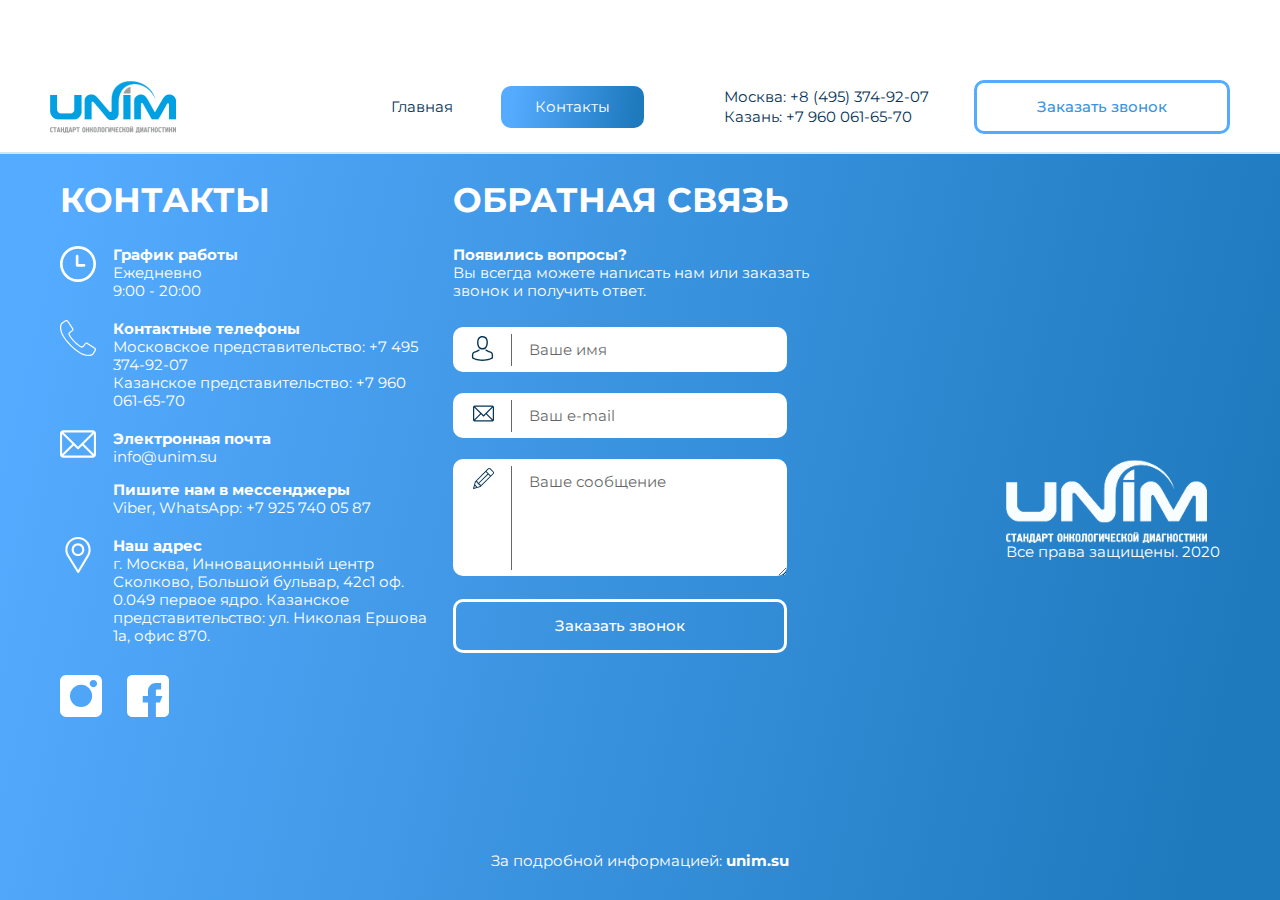
==== contacts.html @ 0ee9a1f3 "123" ====
<!DOCTYPE html>

<html lang="ru">

<head>
	<!-- Tittle -->
	<title>Tittle</title>

	<!-- Кодировка -->
	<meta http-equiv="Content-type" content="text/html;charset=UTF-8">

	<!-- Настройки вьюпорта для адекватного адаптива -->
	<meta name="viewport" content="width=divice-width, initial-scale=1.0, maximum-scale=1.0, user-scalable=0">

	<!-- Подключение CSS файлов -->
	<link rel="stylesheet" href="css/style.css" />

</head>

<body>
	<!-- Внешняя оболочка -->
	<div class="wrapper">

		<header class="header header--contact">
			<div class="container header__wrapper">
				<div class="header__logo header__logo--contact">
					<img src="images/system_img/logo.png" alt="logo">
				</div>
				<div class="header__logo header__logo--contact-view">
					<img src="images/system_img/logo-white-header.png" alt="logo">
				</div>
				<div class="header__content">
					<nav class="header__menu">
						<a href="#" class="header__menu-link header__menu-link--contact">Главная</a>
						<a href="#" class="header__menu-link  _active">Контакты</a>
					</nav>
					<div class="header__contact">
						<a href="tell:84953749207" class="header__contact-link">Москва: +8 (495) 374-92-07</a>
						<a href="tell:79600616570" class="header__contact-link">Казань: +7 960 061-65-70</a>
					</div>
					<a href="#" class="header__btn btn">Заказать звонок</a>
				</div>
			</div>
		</header>

		<section class="contact-main">
			<div class="container contact-main__wrapper">
				<div class="contact-main__column">
					<h2 class="contact-main__title">КОНТАКТЫ</h2>
					<div class="contact-main__items">
						<div class="contact-main__item item-contact">
							<div class="item-contact__img">
								<img src="images/system_img/clock.svg" alt="">
							</div>
							<div class="item-contact__body">
								<p class="item-contact__title">График работы</p>
								<p class="item-contact__text">Ежедневно</p>
								<p class="item-contact__text">9:00 - 20:00</p>
							</div>
						</div>
						<div class="contact-main__item item-contact">
							<div class="item-contact__img">
								<img src="images/system_img/phone.svg" alt="">
							</div>
							<div class="item-contact__body">
								<p class="item-contact__title">Контактные телефоны</p>
								<p class="item-contact__text">Московское представительство: +7 495 374-92-07</p>
								<p class="item-contact__text">Казанское представительство: +7 960 061-65-70</p>
							</div>
						</div>
						<div class="contact-main__item item-contact">
							<div class="item-contact__img">
								<img src="images/system_img/email.svg" alt="">
							</div>
							<div class="item-contact__body">
								<p class="item-contact__title">Электронная почта</p>
								<p class="item-contact__text">info@unim.su</p>
								<p class="item-contact__title" style="margin-top: 15px;">Пишите нам в мессенджеры</p>
								<p class="item-contact__text">Viber, WhatsApp: +7 925 740 05 87</p>
							</div>
						</div>
						<div class="contact-main__item item-contact">
							<div class="item-contact__img">
								<img src="images/system_img/map.svg" alt="">
							</div>
							<div class="item-contact__body">
								<p class="item-contact__title">Наш адрес</p>
								<p class="item-contact__text">г. Москва, Инновационный центр Сколково, Большой бульвар, 42с1 оф.
									0.049 первое ядро. Казанское представительство: ул. Николая Ершова 1а, офис 870.</p>
							</div>
						</div>
					</div>
					<div class="contact-main__logos">
						<img src="images/system_img/instagram.svg" alt="">
						<img src="images/system_img/facebook.svg" alt="">
					</div>
				</div>

				<div class="contact-main__column">
					<h2 class="contact-main__title">ОБРАТНАЯ СВЯЗЬ</h2>

					<div class="item-contact__body">
						<p class="item-contact__title">Появились вопросы?</p>
						<p class="item-contact__text">Вы всегда можете написать нам или заказать звонок и получить ответ.</p>
					</div>

					<form class="contact-main__form form-contact">
						<div class="input-name"><input type="text" class="form-contact__input form-contact__input--name"
								placeholder="Ваше имя"></div>
						<div class="input-email"><input type="email" class="form-contact__input form-contact__input--email"
								placeholder="Ваш e-mail"></div>
						<div class="input-textarea"><textarea class="form-contact__input form-contact__input--name"
								placeholder="Ваше сообщение" rows="5"></textarea></div>

						<button class="form-contact__btn btn">Заказать звонок</button>
					</form>

				</div>

				<div class="contact-main__column logo-column">
					<div class="logo-column__body">
						<div class="logo-column__logo">
							<img src="images/system_img/logo-white.svg" alt="">
						</div>
						<p class="logo-column__text">Все права защищены. 2020</p>
					</div>
				</div>
			</div>

			<div class="contact-main__footer">
				<p><span>За подробной информацией:</span>
					unim.su</p>
			</div>
		</section>

	</div>


	<!-- Подключение JS файлов -->
	<!-- Jquery -->
	<script src="js/jquery-3.5.0.min.js"></script>

	<!-- Main script file -->
	<script src="js/script.js"></script>
</body>

</html>
---- css/style.css ----
@import url("https://fonts.googleapis.com/css2?family=Montserrat:wght@400;600;700;900&display=swap");
* {
  padding: 0;
  margin: 0;
  border: 0;
}

*, *:before, *:after {
  -webkit-box-sizing: border-box;
  box-sizing: border-box;
}

:focus, :active {
  outline: none;
}

a:focus, a:active {
  outline: none;
}

nav, footer, header, aside {
  display: block;
}

html, body {
  height: 100%;
  width: 100%;
  font-size: 100%;
  line-height: 1;
  font-size: 14px;
  -ms-text-size-adjust: 100%;
  -moz-text-size-adjust: 100%;
  -webkit-text-size-adjust: 100%;
}

input, button, textarea {
  font-family: inherit;
}

input::-ms-clear {
  display: none;
}

button {
  cursor: pointer;
}

button::-moz-focus-inner {
  padding: 0;
  border: 0;
}

a, a:visited {
  text-decoration: none;
}

a:hover {
  text-decoration: none;
}

ul li {
  list-style: none;
}

img {
  vertical-align: top;
}

h1, h2, h3, h4, h5, h6 {
  font-size: inherit;
  font-weight: inherit;
}

body {
  font-family: "Montserrat", sans-serif;
}

.wrapper {
  max-width: 100vw;
  overflow: hidden;
}

input[placeholder] {
  -o-text-overflow: ellipsis;
     text-overflow: ellipsis;
}

input::-moz-placeholder {
  text-overflow: ellipsis;
}

input:-moz-placeholder {
  text-overflow: ellipsis;
}

input:-ms-input-placeholder {
  text-overflow: ellipsis;
}

svg path {
  fill: inherit;
  stroke: inherit;
}

svg rect {
  fill: inherit;
  stroke: inherit;
}

.container {
  max-width: 1390px;
  margin: 0 auto;
}

@media (max-width: 1400px) {
  .container {
    max-width: 1180px;
  }
}

@media (max-width: 1199px) {
  .container {
    max-width: 970px;
  }
}

@media (max-width: 991px) {
  .container {
    max-width: 750px;
  }
}

@media (max-width: 768px) {
  .container {
    width: 100%;
    padding: 0 35px;
  }
}

@media (max-width: 400px) {
  .container {
    padding: 0 10px;
  }
}

.btn {
  display: inline-block;
  font-weight: 500;
  font-size: 15px;
  line-height: 18px;
  padding: 15px 60px;
  border-radius: 10px;
  border: 3px solid #55abff;
}

.header {
  background-color: #fff;
  height: 154px;
  position: relative;
  width: 100%;
  padding: 60px 0 0 0;
}

@media (max-width: 768px) {
  .header {
    height: 75px;
    padding: 0 0 0 0;
  }
}

.header:after {
  content: "";
  display: block;
  width: 100%;
  height: 2px;
  opacity: 0.2;
  background-color: #217cc1;
  position: absolute;
  bottom: 0;
  left: 0;
}

@media (max-width: 768px) {
  .header--contact {
    background: -webkit-linear-gradient(347.03deg, #55abff 4.66%, #1e79bd 93.91%);
    background: -o-linear-gradient(347.03deg, #55abff 4.66%, #1e79bd 93.91%);
    background: linear-gradient(102.97deg, #55abff 4.66%, #1e79bd 93.91%);
  }
}

.header__wrapper {
  display: -webkit-box;
  display: -ms-flexbox;
  display: flex;
  -webkit-box-pack: justify;
      -ms-flex-pack: justify;
          justify-content: space-between;
  -webkit-box-align: center;
      -ms-flex-align: center;
          align-items: center;
  height: 100%;
}

.header__logo img {
  max-width: 100%;
}

.header__logo.header__logo--contact-view {
  display: none;
  width: 93px;
  height: 38px;
  max-width: 100%;
}

@media (max-width: 768px) {
  .header__logo.header__logo--contact {
    display: none;
  }
  .header__logo.header__logo--contact-view {
    display: block;
  }
}

.header__content {
  display: -webkit-box;
  display: -ms-flexbox;
  display: flex;
  -webkit-box-align: center;
      -ms-flex-align: center;
          align-items: center;
}

.header__menu-link {
  display: inline-block;
  font-size: 15px;
  line-height: 18px;
  color: #073456;
  border-radius: 10px;
  padding: 12px 34px;
  -webkit-transition: 0.3s;
  -o-transition: 0.3s;
  transition: 0.3s;
}

.header__menu-link:hover {
  -webkit-transform: translateY(-3px);
      -ms-transform: translateY(-3px);
          transform: translateY(-3px);
}

.header__menu-link:first-child {
  margin: 0 10px 0 0;
}

.header__menu-link._active {
  color: #ffffff;
  background: -webkit-linear-gradient(351.53deg, #55abff 9.38%, #1e79bd 93.7%);
  background: -o-linear-gradient(351.53deg, #55abff 9.38%, #1e79bd 93.7%);
  background: linear-gradient(98.47deg, #55abff 9.38%, #1e79bd 93.7%);
}

@media (max-width: 991px) {
  .header__menu-link._active {
    display: none;
  }
}

@media (max-width: 991px) {
  .header__menu-link {
    color: #ffffff;
    background: -webkit-linear-gradient(351.53deg, #55abff 9.38%, #1e79bd 93.7%);
    background: -o-linear-gradient(351.53deg, #55abff 9.38%, #1e79bd 93.7%);
    background: linear-gradient(98.47deg, #55abff 9.38%, #1e79bd 93.7%);
    margin: 0 10px 0 0;
  }
}

@media (max-width: 768px) {
  .header__menu-link--contact {
    color: #073456;
    background: #ffffff;
    -webkit-box-shadow: inset 0px 4px 4px rgba(0, 0, 0, 0.25);
            box-shadow: inset 0px 4px 4px rgba(0, 0, 0, 0.25);
  }
}

.header__contact {
  display: -webkit-box;
  display: -ms-flexbox;
  display: flex;
  -webkit-box-orient: vertical;
  -webkit-box-direction: normal;
      -ms-flex-direction: column;
          flex-direction: column;
  margin: 0 45px 0 80px;
}

@media (max-width: 1199px) {
  .header__contact {
    display: none;
  }
}

.header__contact-link {
  font-size: 15px;
  line-height: 20px;
  color: #073456;
}

.header__btn {
  -webkit-transition: 0.4s;
  -o-transition: 0.4s;
  transition: 0.4s;
  color: #3a93e0;
}

.header__btn:hover {
  color: #fff;
  background: -webkit-linear-gradient(357.13deg, #55abff 7.22%, #1f79bd 95%);
  background: -o-linear-gradient(357.13deg, #55abff 7.22%, #1f79bd 95%);
  background: linear-gradient(92.87deg, #55abff 7.22%, #1f79bd 95%);
  -webkit-box-shadow: inset 0px 4px 4px rgba(0, 0, 0, 0.25);
          box-shadow: inset 0px 4px 4px rgba(0, 0, 0, 0.25);
  border-color: #fff;
}

@media (max-width: 768px) {
  .header__btn {
    display: none;
  }
}

.main {
  min-height: calc(100vh - 154px);
  display: -webkit-box;
  display: -ms-flexbox;
  display: flex;
  -webkit-box-orient: vertical;
  -webkit-box-direction: normal;
      -ms-flex-direction: column;
          flex-direction: column;
  padding: 0 0 30px 0;
}

.main__wrapper {
  display: -webkit-box;
  display: -ms-flexbox;
  display: flex;
  -webkit-box-flex: 1;
      -ms-flex: 1 1 auto;
          flex: 1 1 auto;
}

@media (max-width: 768px) {
  .main__wrapper {
    -webkit-box-orient: vertical;
    -webkit-box-direction: reverse;
        -ms-flex-direction: column-reverse;
            flex-direction: column-reverse;
  }
}

.main__column {
  -webkit-box-flex: 0;
      -ms-flex: 0 1 50%;
          flex: 0 1 50%;
  display: -webkit-box;
  display: -ms-flexbox;
  display: flex;
  -webkit-box-orient: vertical;
  -webkit-box-direction: normal;
      -ms-flex-direction: column;
          flex-direction: column;
  -webkit-box-pack: center;
      -ms-flex-pack: center;
          justify-content: center;
}

@media (max-width: 768px) {
  .main__column {
    margin: -45px 0 0 0;
    position: relative;
    z-index: 2;
  }
}

.main__column._bg {
  background: url("../images/system_img/bg-main.png") center/contain no-repeat;
}

@media (max-width: 768px) {
  .main__column._bg {
    -webkit-box-flex: 0;
        -ms-flex: 0 0 30vh;
            flex: 0 0 30vh;
    background-position: right;
    margin: 0;
    z-index: 1;
  }
}

.main__title {
  font-weight: bold;
  font-size: 34px;
  line-height: 41px;
  color: #073456;
  margin: 0 0 40px 0;
}

.main__item {
  font-size: 15px;
  line-height: 18px;
  padding: 0 0 0 10px;
  position: relative;
  margin: 0 0 30px 0;
}

.main__item:before {
  content: "";
  width: 5px;
  height: 5px;
  border-radius: 50%;
  background-color: #1e79bd;
  position: absolute;
  top: 3px;
  left: 0;
}

.main__btn {
  color: #fff;
  background: -webkit-linear-gradient(357.13deg, #55abff 7.22%, #1f79bd 95%);
  background: -o-linear-gradient(357.13deg, #55abff 7.22%, #1f79bd 95%);
  background: linear-gradient(92.87deg, #55abff 7.22%, #1f79bd 95%);
  border: none;
  -webkit-transition: 0.3s;
  -o-transition: 0.3s;
  transition: 0.3s;
}

.main__btn:hover {
  -webkit-transform: translateY(3px);
      -ms-transform: translateY(3px);
          transform: translateY(3px);
  -webkit-box-shadow: inset 0px 4px 4px rgba(0, 0, 0, 0.25);
          box-shadow: inset 0px 4px 4px rgba(0, 0, 0, 0.25);
}

.main__footer {
  width: 100%;
  text-align: center;
  font-weight: bold;
  font-size: 15px;
  line-height: 18px;
  text-align: center;
  color: #073456;
}

.main__footer span {
  font-weight: 400;
}

@media (max-width: 768px) {
  .main__footer {
    display: -webkit-box;
    display: -ms-flexbox;
    display: flex;
    -webkit-box-orient: vertical;
    -webkit-box-direction: normal;
        -ms-flex-direction: column;
            flex-direction: column;
    -webkit-box-align: center;
        -ms-flex-align: center;
            align-items: center;
    -webkit-box-pack: center;
        -ms-flex-pack: center;
            justify-content: center;
    margin: 38px 0 0 0;
  }
}

.main__footer-img {
  display: none;
  width: 29px;
  height: 29px;
  margin: 0 0 16px 0;
}

@media (max-width: 768px) {
  .main__footer-img {
    display: block;
  }
}

.main__footer-img img {
  max-width: 100%;
}

.contact-main {
  background: -webkit-linear-gradient(347.03deg, #55abff 4.66%, #1e79bd 93.91%);
  background: -o-linear-gradient(347.03deg, #55abff 4.66%, #1e79bd 93.91%);
  background: linear-gradient(102.97deg, #55abff 4.66%, #1e79bd 93.91%);
  min-height: calc(100vh - 154px);
  display: -webkit-box;
  display: -ms-flexbox;
  display: flex;
  -webkit-box-orient: vertical;
  -webkit-box-direction: normal;
      -ms-flex-direction: column;
          flex-direction: column;
  padding: 0 0 30px 0;
}

.contact-main__wrapper {
  display: -webkit-box;
  display: -ms-flexbox;
  display: flex;
  -webkit-box-flex: 1;
      -ms-flex: 1 1 auto;
          flex: 1 1 auto;
}

@media (max-width: 768px) {
  .contact-main__wrapper {
    -webkit-box-orient: vertical;
    -webkit-box-direction: normal;
        -ms-flex-direction: column;
            flex-direction: column;
  }
}

.contact-main__column {
  -webkit-box-flex: 0;
      -ms-flex: 0 1 33.333%;
          flex: 0 1 33.333%;
  display: -webkit-box;
  display: -ms-flexbox;
  display: flex;
  -webkit-box-orient: vertical;
  -webkit-box-direction: normal;
      -ms-flex-direction: column;
          flex-direction: column;
  padding: 2vw 10px 10px 10px;
}

@media (max-width: 768px) {
  .contact-main__column {
    -webkit-box-align: center;
        -ms-flex-align: center;
            align-items: center;
  }
  .contact-main__column:first-child {
    margin: 0 0 50px 0;
  }
}

.contact-main__title {
  font-weight: bold;
  font-size: 34px;
  line-height: 41px;
  text-transform: uppercase;
  color: #ffffff;
  margin: 0 0 25px 0;
}

.contact-main__logos {
  margin: 30px 0 0 0;
}

.contact-main__logos img {
  display: inline-block;
  margin: 0 21px 0 0;
}

@media (max-width: 768px) {
  .contact-main__logos {
    display: none;
  }
}

.contact-main__footer {
  font-weight: bold;
  font-size: 15px;
  line-height: 18px;
  text-align: center;
  color: #ffffff;
}

.contact-main__footer span {
  font-weight: normal;
}

@media (max-width: 768px) {
  .contact-main__footer {
    display: none;
  }
}

.item-contact {
  display: -webkit-box;
  display: -ms-flexbox;
  display: flex;
  margin: 0 0 20px 0;
}

.item-contact:last-child {
  margin: 0;
}

.item-contact__img {
  -webkit-box-flex: 0;
      -ms-flex: 0 0 36px;
          flex: 0 0 36px;
  height: 36px;
  -ms-flex-item-align: start;
      align-self: flex-start;
  margin: 0 17px 0 0;
}

.item-contact__img img {
  max-width: 100%;
}

.item-contact__text {
  font-size: 15px;
  line-height: 18px;
  color: #ffffff;
}

.item-contact__title {
  font-weight: bold;
  font-size: 15px;
  line-height: 18px;
  color: #ffffff;
}

.form-contact {
  margin: 27px 0 0 0;
  display: -webkit-box;
  display: -ms-flexbox;
  display: flex;
  -webkit-box-orient: vertical;
  -webkit-box-direction: normal;
      -ms-flex-direction: column;
          flex-direction: column;
  max-width: 334px;
}

@media (max-width: 768px) {
  .form-contact {
    max-width: none;
    width: 100%;
  }
}

.form-contact__input {
  padding: 14px 5px 13px 76px;
  background: #ffffff;
  border-radius: 10px;
  width: 100%;
  font-family: "Montserrat", sans-serif;
  font-style: normal;
  font-weight: normal;
  font-size: 15px;
  line-height: 18px;
  color: #000000;
}

.form-contact__input::-webkit-input-placeholder {
  font-family: "Montserrat", sans-serif;
  font-style: normal;
  font-weight: normal;
  font-size: 15px;
  line-height: 18px;
  color: #000000;
  opacity: 0.6;
}

.form-contact__input:-ms-input-placeholder {
  font-family: "Montserrat", sans-serif;
  font-style: normal;
  font-weight: normal;
  font-size: 15px;
  line-height: 18px;
  color: #000000;
  opacity: 0.6;
}

.form-contact__input::-ms-input-placeholder {
  font-family: "Montserrat", sans-serif;
  font-style: normal;
  font-weight: normal;
  font-size: 15px;
  line-height: 18px;
  color: #000000;
  opacity: 0.6;
}

.form-contact__input::placeholder {
  font-family: "Montserrat", sans-serif;
  font-style: normal;
  font-weight: normal;
  font-size: 15px;
  line-height: 18px;
  color: #000000;
  opacity: 0.6;
}

.form-contact__btn {
  color: #ffffff;
  background: none;
  border: 3px solid #fff;
  -webkit-transition: 0.3s;
  -o-transition: 0.3s;
  transition: 0.3s;
}

.form-contact__btn:hover {
  color: #2b85cd;
  background: #ffffff;
  -webkit-box-shadow: inset 0px 4px 4px rgba(0, 0, 0, 0.25);
          box-shadow: inset 0px 4px 4px rgba(0, 0, 0, 0.25);
  border: none;
  margin: 3px 0 0 0;
}

.input-name {
  margin: 0 0 21px 0;
  width: 100%;
  position: relative;
}

.input-name:before {
  content: url("../../images/system_img/name.svg");
  position: absolute;
  top: 9px;
  left: 18px;
  display: block;
  width: 25px;
  height: 25px;
  z-index: 3;
}

.input-name:after {
  content: "";
  display: block;
  width: 1px;
  height: 32px;
  background-color: rgba(0, 0, 0, 0.6);
  position: absolute;
  top: 7px;
  left: 58px;
  z-index: 3;
}

.input-email {
  margin: 0 0 21px 0;
  width: 100%;
  position: relative;
}

.input-email:before {
  content: url("../../images/system_img/email-input.svg");
  position: absolute;
  top: 12px;
  left: 20px;
  display: block;
  width: 25px;
  height: 25px;
  z-index: 3;
}

.input-email:after {
  content: "";
  display: block;
  width: 1px;
  height: 32px;
  background-color: rgba(0, 0, 0, 0.6);
  position: absolute;
  top: 7px;
  left: 58px;
  z-index: 3;
}

.input-textarea {
  margin: 0 0 21px 0;
  width: 100%;
  position: relative;
}

.input-textarea:before {
  content: url("../../images/system_img/pencil.svg");
  position: absolute;
  top: 9px;
  left: 20px;
  display: block;
  width: 25px;
  height: 25px;
  z-index: 3;
}

.input-textarea:after {
  content: "";
  display: block;
  width: 1px;
  height: 88%;
  background-color: rgba(0, 0, 0, 0.6);
  position: absolute;
  top: 7px;
  left: 58px;
  z-index: 3;
}

.logo-column {
  -webkit-box-pack: center;
      -ms-flex-pack: center;
          justify-content: center;
  -webkit-box-align: end;
      -ms-flex-align: end;
          align-items: flex-end;
}

.logo-column__logo img {
  max-width: 100%;
}

.logo-column__text {
  font-size: 15px;
  line-height: 18px;
  color: #ffffff;
}

@media (max-width: 768px) {
  .logo-column {
    display: none;
  }
}
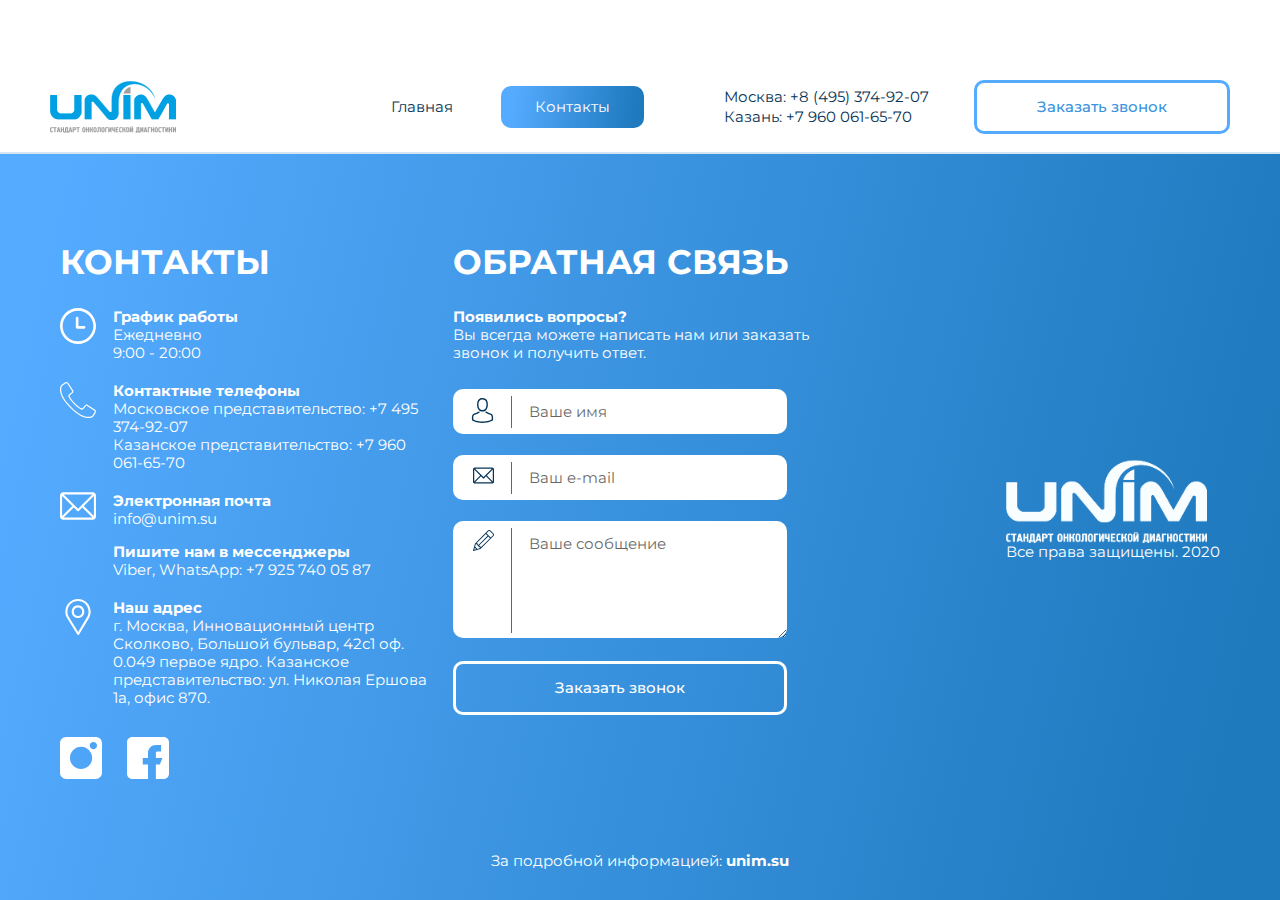
==== commit 4e1dcedd: "fix contacts on big height" ====
--- a/contacts.html
+++ b/contacts.html
@@ -31,12 +31,12 @@
 				</div>
 				<div class="header__content">
 					<nav class="header__menu">
-						<a href="#" class="header__menu-link header__menu-link--contact">Главная</a>
-						<a href="#" class="header__menu-link  _active">Контакты</a>
+						<a href="index.html" class="header__menu-link header__menu-link--contact">Главная</a>
+						<a href="contacts.html" class="header__menu-link  _active">Контакты</a>
 					</nav>
 					<div class="header__contact">
-						<a href="tell:84953749207" class="header__contact-link">Москва: +8 (495) 374-92-07</a>
-						<a href="tell:79600616570" class="header__contact-link">Казань: +7 960 061-65-70</a>
+						<a href="tel:+84953749207" class="header__contact-link">Москва: +8 (495) 374-92-07</a>
+						<a href="tel:+79600616570" class="header__contact-link">Казань: +7 960 061-65-70</a>
 					</div>
 					<a href="#" class="header__btn btn">Заказать звонок</a>
 				</div>
@@ -45,84 +45,88 @@
 
 		<section class="contact-main">
 			<div class="container contact-main__wrapper">
-				<div class="contact-main__column">
-					<h2 class="contact-main__title">КОНТАКТЫ</h2>
-					<div class="contact-main__items">
-						<div class="contact-main__item item-contact">
-							<div class="item-contact__img">
-								<img src="images/system_img/clock.svg" alt="">
+				<div class="contact-main__flex">
+					<div class="contact-main__column">
+						<h2 class="contact-main__title">КОНТАКТЫ</h2>
+						<div class="contact-main__items">
+							<div class="contact-main__item item-contact">
+								<div class="item-contact__img">
+									<img src="images/system_img/clock.svg" alt="">
+								</div>
+								<div class="item-contact__body">
+									<p class="item-contact__title">График работы</p>
+									<p class="item-contact__text">Ежедневно</p>
+									<p class="item-contact__text">9:00 - 20:00</p>
+								</div>
 							</div>
-							<div class="item-contact__body">
-								<p class="item-contact__title">График работы</p>
-								<p class="item-contact__text">Ежедневно</p>
-								<p class="item-contact__text">9:00 - 20:00</p>
+							<div class="contact-main__item item-contact">
+								<div class="item-contact__img">
+									<img src="images/system_img/phone.svg" alt="">
+								</div>
+								<div class="item-contact__body">
+									<p class="item-contact__title">Контактные телефоны</p>
+									<p class="item-contact__text">Московское представительство: +7 495 374-92-07</p>
+									<p class="item-contact__text">Казанское представительство: +7 960 061-65-70</p>
+								</div>
+							</div>
+							<div class="contact-main__item item-contact">
+								<div class="item-contact__img">
+									<img src="images/system_img/email.svg" alt="">
+								</div>
+								<div class="item-contact__body">
+									<p class="item-contact__title">Электронная почта</p>
+									<p class="item-contact__text">info@unim.su</p>
+									<p class="item-contact__title" style="margin-top: 15px;">Пишите нам в мессенджеры</p>
+									<p class="item-contact__text">Viber, WhatsApp: +7 925 740 05 87</p>
+								</div>
+							</div>
+							<div class="contact-main__item item-contact">
+								<div class="item-contact__img">
+									<img src="images/system_img/map.svg" alt="">
+								</div>
+								<div class="item-contact__body">
+									<p class="item-contact__title">Наш адрес</p>
+									<p class="item-contact__text">г. Москва, Инновационный центр Сколково, Большой бульвар, 42с1
+										оф.
+										0.049 первое ядро. Казанское представительство: ул. Николая Ершова 1а, офис 870.</p>
+								</div>
 							</div>
 						</div>
-						<div class="contact-main__item item-contact">
-							<div class="item-contact__img">
-								<img src="images/system_img/phone.svg" alt="">
-							</div>
-							<div class="item-contact__body">
-								<p class="item-contact__title">Контактные телефоны</p>
-								<p class="item-contact__text">Московское представительство: +7 495 374-92-07</p>
-								<p class="item-contact__text">Казанское представительство: +7 960 061-65-70</p>
-							</div>
-						</div>
-						<div class="contact-main__item item-contact">
-							<div class="item-contact__img">
-								<img src="images/system_img/email.svg" alt="">
-							</div>
-							<div class="item-contact__body">
-								<p class="item-contact__title">Электронная почта</p>
-								<p class="item-contact__text">info@unim.su</p>
-								<p class="item-contact__title" style="margin-top: 15px;">Пишите нам в мессенджеры</p>
-								<p class="item-contact__text">Viber, WhatsApp: +7 925 740 05 87</p>
-							</div>
-						</div>
-						<div class="contact-main__item item-contact">
-							<div class="item-contact__img">
-								<img src="images/system_img/map.svg" alt="">
-							</div>
-							<div class="item-contact__body">
-								<p class="item-contact__title">Наш адрес</p>
-								<p class="item-contact__text">г. Москва, Инновационный центр Сколково, Большой бульвар, 42с1 оф.
-									0.049 первое ядро. Казанское представительство: ул. Николая Ершова 1а, офис 870.</p>
-							</div>
+						<div class="contact-main__logos">
+							<img src="images/system_img/instagram.svg" alt="">
+							<img src="images/system_img/facebook.svg" alt="">
 						</div>
 					</div>
-					<div class="contact-main__logos">
-						<img src="images/system_img/instagram.svg" alt="">
-						<img src="images/system_img/facebook.svg" alt="">
-					</div>
-				</div>
 
-				<div class="contact-main__column">
-					<h2 class="contact-main__title">ОБРАТНАЯ СВЯЗЬ</h2>
+					<div class="contact-main__column">
+						<h2 class="contact-main__title">ОБРАТНАЯ СВЯЗЬ</h2>
 
-					<div class="item-contact__body">
-						<p class="item-contact__title">Появились вопросы?</p>
-						<p class="item-contact__text">Вы всегда можете написать нам или заказать звонок и получить ответ.</p>
+						<div class="item-contact__body">
+							<p class="item-contact__title">Появились вопросы?</p>
+							<p class="item-contact__text">Вы всегда можете написать нам или заказать звонок и получить ответ.
+							</p>
+						</div>
+
+						<form class="contact-main__form form-contact">
+							<div class="input-name"><input type="text" class="form-contact__input form-contact__input--name"
+									placeholder="Ваше имя"></div>
+							<div class="input-email"><input type="email" class="form-contact__input form-contact__input--email"
+									placeholder="Ваш e-mail"></div>
+							<div class="input-textarea"><textarea class="form-contact__input form-contact__input--name"
+									placeholder="Ваше сообщение" rows="5"></textarea></div>
+
+							<button class="form-contact__btn btn">Заказать звонок</button>
+						</form>
+
 					</div>
 
-					<form class="contact-main__form form-contact">
-						<div class="input-name"><input type="text" class="form-contact__input form-contact__input--name"
-								placeholder="Ваше имя"></div>
-						<div class="input-email"><input type="email" class="form-contact__input form-contact__input--email"
-								placeholder="Ваш e-mail"></div>
-						<div class="input-textarea"><textarea class="form-contact__input form-contact__input--name"
-								placeholder="Ваше сообщение" rows="5"></textarea></div>
-
-						<button class="form-contact__btn btn">Заказать звонок</button>
-					</form>
-
-				</div>
-
-				<div class="contact-main__column logo-column">
-					<div class="logo-column__body">
-						<div class="logo-column__logo">
-							<img src="images/system_img/logo-white.svg" alt="">
+					<div class="contact-main__column logo-column">
+						<div class="logo-column__body">
+							<div class="logo-column__logo">
+								<img src="images/system_img/logo-white.svg" alt="">
+							</div>
+							<p class="logo-column__text">Все права защищены. 2020</p>
 						</div>
-						<p class="logo-column__text">Все права защищены. 2020</p>
 					</div>
 				</div>
 			</div>
@@ -136,12 +140,6 @@
 	</div>
 
 
-	<!-- Подключение JS файлов -->
-	<!-- Jquery -->
-	<script src="js/jquery-3.5.0.min.js"></script>
 
-	<!-- Main script file -->
-	<script src="js/script.js"></script>
-</body>
 
 </html>--- a/css/style.css
+++ b/css/style.css
@@ -514,13 +514,26 @@
   display: -webkit-box;
   display: -ms-flexbox;
   display: flex;
+  -webkit-box-orient: vertical;
+  -webkit-box-direction: normal;
+      -ms-flex-direction: column;
+          flex-direction: column;
+  -webkit-box-pack: center;
+      -ms-flex-pack: center;
+          justify-content: center;
   -webkit-box-flex: 1;
       -ms-flex: 1 1 auto;
           flex: 1 1 auto;
 }
 
-@media (max-width: 768px) {
-  .contact-main__wrapper {
+.contact-main__flex {
+  display: -webkit-box;
+  display: -ms-flexbox;
+  display: flex;
+}
+
+@media (max-width: 768px) {
+  .contact-main__flex {
     -webkit-box-orient: vertical;
     -webkit-box-direction: normal;
         -ms-flex-direction: column;
@@ -730,7 +743,7 @@
 }
 
 .input-name:before {
-  content: url("../../images/system_img/name.svg");
+  content: url("../images/system_img/name.svg");
   position: absolute;
   top: 9px;
   left: 18px;
@@ -759,7 +772,7 @@
 }
 
 .input-email:before {
-  content: url("../../images/system_img/email-input.svg");
+  content: url("../images/system_img/email-input.svg");
   position: absolute;
   top: 12px;
   left: 20px;
@@ -788,7 +801,7 @@
 }
 
 .input-textarea:before {
-  content: url("../../images/system_img/pencil.svg");
+  content: url("../images/system_img/pencil.svg");
   position: absolute;
   top: 9px;
   left: 20px;
